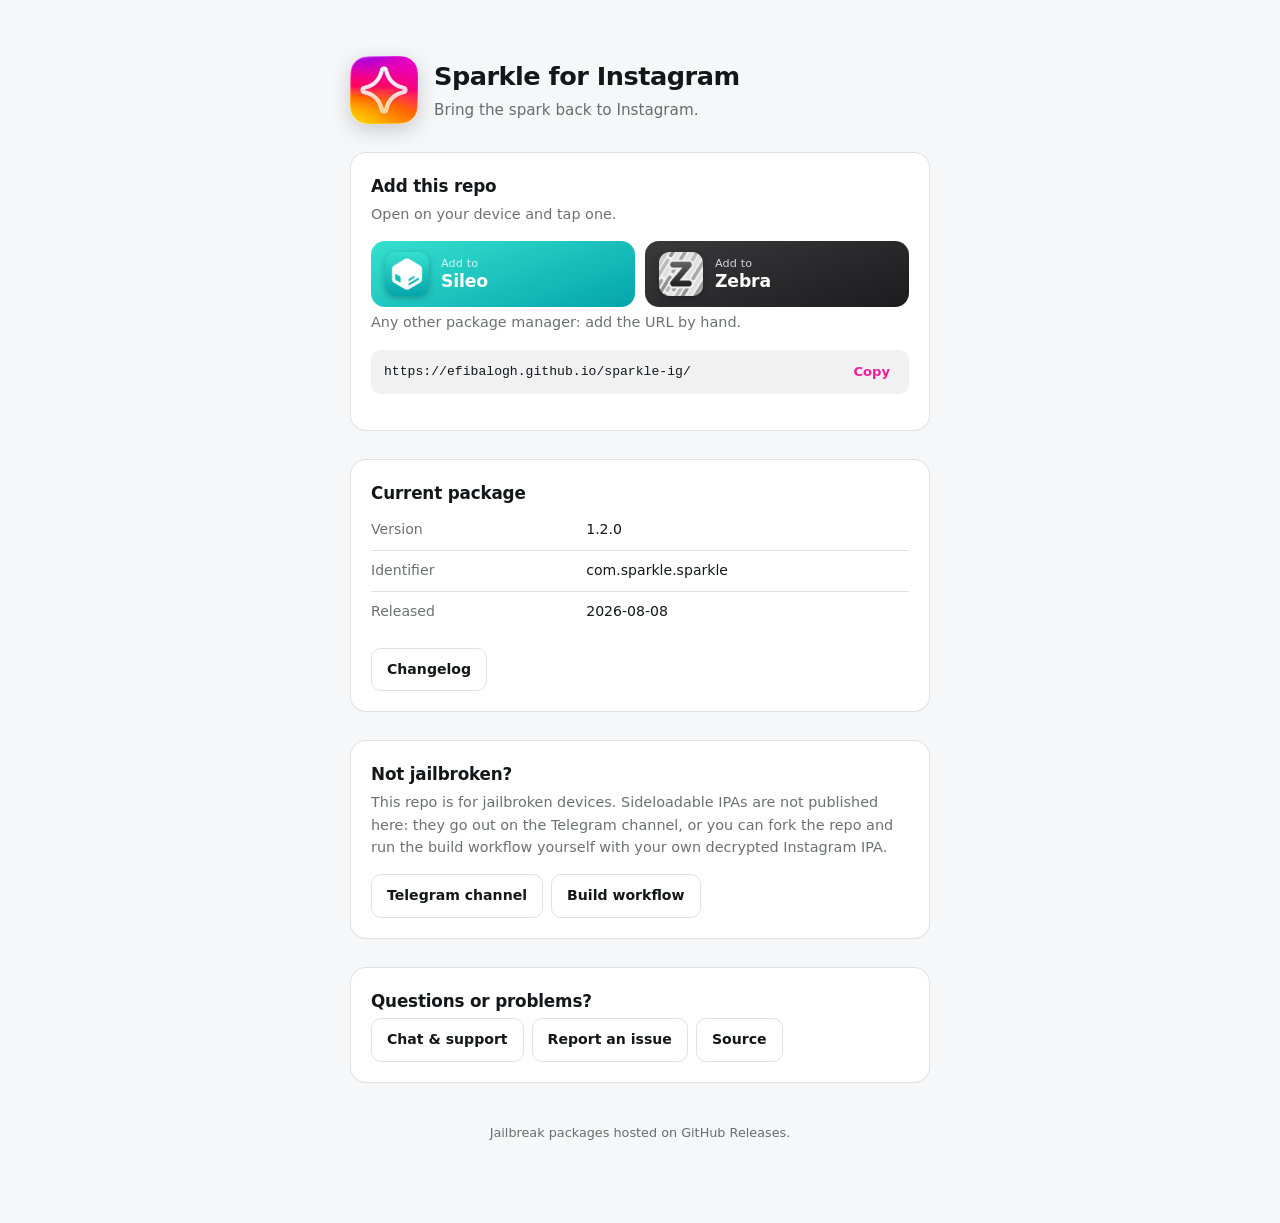
==== index.html @ 8ac47b9c "repo: publish Sparkle for Instagram 1.2.0" ====
<!doctype html>
<html lang="en">
<head>
<meta charset="utf-8">
<meta name="viewport" content="width=device-width, initial-scale=1">
<title>Sparkle for Instagram</title>
<meta name="description" content="Bring the spark back to Instagram.">
<link rel="icon" href="CydiaIcon@3x.png">
<meta property="og:title" content="Sparkle for Instagram">
<meta property="og:description" content="Bring the spark back to Instagram.">
<meta property="og:image" content="https://efibalogh.github.io/sparkle-ig/icon.png">
<link rel="stylesheet" href="style.css">
</head>
<body>
<div class="wrap">

  <header>
    <img src="icon.png" alt="">
    <div>
      <h1>Sparkle for Instagram</h1>
      <p class="tagline">Bring the spark back to Instagram.</p>
    </div>
  </header>

  <div class="card">
    <h2>Add this repo</h2>
    <p>Open on your device and tap one.</p>
    <!-- Sileo strips the literal prefix "sileo://source/" and prefills the rest
         (AppDelegate -> presentAddSourceEntryField). Zebra takes the URL from
         the *path* after "/add/" (ZBSourceListTableViewController handleURL:);
         the ?url= form some sites use opens Zebra's prompt empty. -->
    <div class="stores">
      <a class="store store-sileo" href="sileo://source/https://efibalogh.github.io/sparkle-ig/">
        <img src="client-sileo.png" alt="" width="44" height="44">
        <span><small>Add to</small><strong>Sileo</strong></span>
      </a>
      <a class="store store-zebra" href="zbra://sources/add/https://efibalogh.github.io/sparkle-ig/">
        <img src="client-zebra.png" alt="" width="44" height="44">
        <span><small>Add to</small><strong>Zebra</strong></span>
      </a>
    </div>
    <p class="hint">Any other package manager: add the URL by hand.</p>
    <div class="url">
      <code id="repo-url">https://efibalogh.github.io/sparkle-ig/</code>
      <button type="button" onclick="copyURL(this)">Copy</button>
    </div>
  </div>

  <div class="card">
    <h2>Current package</h2>
    <table>
      <tr><td>Version</td><td>1.2.0</td></tr>
      <tr><td>Identifier</td><td>com.sparkle.sparkle</td></tr>
      <tr><td>Released</td><td>2026-08-08</td></tr>
    </table>
    <div class="row" style="margin-top:16px">
      <a class="btn ghost" href="changelog.html">Changelog</a>
    </div>
  </div>

  <div class="card">
    <h2>Not jailbroken?</h2>
    <p>This repo is for jailbroken devices. Sideloadable IPAs are not published
       here: they go out on the Telegram channel, or you can fork the repo and
       run the build workflow yourself with your own decrypted Instagram IPA.</p>
    <div class="row">
      <a class="btn ghost" href="https://t.me/sparkle_ig">Telegram channel</a>
      <a class="btn ghost" href="https://github.com/efibalogh/sparkle-ig/actions/workflows/buildapp.yml">Build workflow</a>
    </div>
  </div>

  <div class="card">
    <h2>Questions or problems?</h2>
    <div class="row">
      <a class="btn ghost" href="https://t.me/+f-Xo21HnfCY3NmE0">Chat &amp; support</a>
      <a class="btn ghost" href="https://github.com/efibalogh/sparkle-ig/issues/new/choose">Report an issue</a>
      <a class="btn ghost" href="https://github.com/efibalogh/sparkle-ig">Source</a>
    </div>
  </div>

  <footer>Jailbreak packages hosted on GitHub Releases.</footer>
</div>

<script>
function copyURL(btn) {
  navigator.clipboard.writeText(document.getElementById('repo-url').textContent.trim())
    .then(function () {
      var old = btn.textContent;
      btn.textContent = 'Copied';
      setTimeout(function () { btn.textContent = old; }, 1400);
    });
}
</script>
</body>
</html>
---- style.css ----
:root {
  color-scheme: light dark;
  --tint: #ED1E9C;
  --bg: #f6f7f9; --fg: #14161a; --muted: rgba(20,22,26,.62);
  --card: #ffffff; --line: rgba(20,22,26,.12);
  --code: rgba(20,22,26,.06);
}
@media (prefers-color-scheme: dark) {
  :root {
    --bg: #0e1014; --fg: #e9ebee; --muted: rgba(233,235,238,.60);
    --card: #171a20; --line: rgba(233,235,238,.12);
    --code: rgba(233,235,238,.08);
  }
}
* { box-sizing: border-box; }
body { margin: 0; background: var(--bg); color: var(--fg); line-height: 1.55;
       font-family: -apple-system, BlinkMacSystemFont, system-ui, "Segoe UI", sans-serif;
       -webkit-font-smoothing: antialiased; }
.wrap { max-width: 620px; margin: 0 auto; padding: 56px 20px 80px; }

header { display: flex; align-items: center; gap: 16px; margin-bottom: 8px; }
header img { width: 68px; height: 68px; border-radius: 16px; flex: none;
             box-shadow: 0 6px 20px rgba(0,0,0,.18); }
h1 { font-size: 1.6rem; margin: 0; letter-spacing: -.02em; }
.tagline { color: var(--muted); margin: 2px 0 0; font-size: .95rem; }

.card { background: var(--card); border: 1px solid var(--line); border-radius: 16px;
        padding: 20px; margin: 28px 0 0; }
.card h2 { margin: 0 0 4px; font-size: 1.05rem; letter-spacing: -.01em; }
.card p { margin: 0 0 16px; color: var(--muted); font-size: .9rem; }

.row { display: flex; gap: 8px; flex-wrap: wrap; }
.btn { display: inline-block; text-decoration: none; cursor: pointer; border: 0;
       font: inherit; font-weight: 600; font-size: .88rem; padding: 10px 15px;
       border-radius: 10px; background: var(--tint); color: #fff;
       transition: opacity .15s ease; }
.btn:hover { opacity: .85; }
.btn.ghost { background: transparent; border: 1px solid var(--line); color: var(--fg); }

/* --- add-to-manager buttons -------------------------------------------
   Each carries its own app's icon and brand colour, sampled from the icons
   themselves: Sileo's teal gradient, Zebra's monochrome. Zebra is inverted to
   dark rather than matching its light grey icon, which would vanish against
   the card in light mode. */
.stores { display: grid; grid-template-columns: 1fr 1fr; gap: 10px; margin: 0 0 4px; }
@media (max-width: 460px) { .stores { grid-template-columns: 1fr; } }

.store { display: flex; align-items: center; gap: 12px; text-decoration: none;
         padding: 11px 14px; border-radius: 14px; color: #fff;
         transition: transform .15s ease, filter .15s ease; }
.store:hover { transform: translateY(-1px); filter: brightness(1.06); }
.store:active { transform: translateY(0); filter: brightness(.96); }
.store img { width: 44px; height: 44px; border-radius: 11px; flex: none;
             box-shadow: 0 2px 6px rgba(0,0,0,.25); }
.store span { display: flex; flex-direction: column; line-height: 1.2; min-width: 0; }
.store small { font-size: .7rem; opacity: .8; letter-spacing: .01em; }
.store strong { font-size: 1.08rem; font-weight: 650; letter-spacing: -.01em; }

.store-sileo { background: linear-gradient(160deg, #36E1CF, #04A5AB); }
.store-zebra { background: linear-gradient(160deg, #3A3A3C, #1C1C1E); }

.hint { font-size: .82rem; color: var(--muted); margin: 16px 0 8px; }

.url { display: flex; align-items: center; gap: 10px; margin: 0 0 16px;
       background: var(--code); border-radius: 10px; padding: 11px 13px; }
.url code { font-family: ui-monospace, SFMono-Regular, Menlo, monospace;
            font-size: .82rem; word-break: break-all; flex: 1; }
.url button { flex: none; border: 0; background: transparent; color: var(--tint);
              font: inherit; font-weight: 600; font-size: .82rem; cursor: pointer; }

table { width: 100%; border-collapse: collapse; font-size: .88rem; }
td { padding: 9px 0; border-top: 1px solid var(--line); }
td:first-child { color: var(--muted); width: 40%; }
tr:first-child td { border-top: 0; }

footer { color: var(--muted); font-size: .8rem; margin-top: 40px; text-align: center; }
footer a { color: inherit; }

/* --- changelog / depiction --- */
.rel { margin: 28px 0 0; }
.rel-head { display: flex; align-items: baseline; gap: 10px; margin: 0 0 10px;
            padding-bottom: 10px; border-bottom: 1px solid var(--line); }
.rel-head h2 { margin: 0; font-size: 1.15rem; letter-spacing: -.01em; }
.rel-head .date { color: var(--muted); font-size: .82rem; }
.rel-head .pill { margin-left: auto; font-size: .72rem; font-weight: 600;
                  color: #fff; background: var(--tint); border-radius: 999px;
                  padding: 3px 9px; }

/* GitHub-rendered release bodies land here */
.notes h1, .notes h2 { font-size: 1rem; margin: 20px 0 8px; letter-spacing: -.01em; }
.notes h1:first-child, .notes h2:first-child { margin-top: 0; }
.notes h3, .notes h4 { font-size: .92rem; margin: 16px 0 6px; }
.notes p { margin: 0 0 10px; font-size: .9rem; }
.notes ul, .notes ol { margin: 0 0 12px; padding-left: 20px; }
.notes li { margin: 0 0 5px; font-size: .9rem; }
.notes strong { font-weight: 650; }
.notes code { font-family: ui-monospace, SFMono-Regular, Menlo, monospace;
              font-size: .82rem; background: var(--code); padding: 2px 5px;
              border-radius: 5px; }
.notes a { color: var(--tint); }
.notes img { max-width: 100%; height: auto; border-radius: 8px; }
.notes hr { border: 0; border-top: 1px solid var(--line); margin: 18px 0; }
.notes blockquote { margin: 0 0 12px; padding-left: 12px; color: var(--muted);
                    border-left: 3px solid var(--line); }
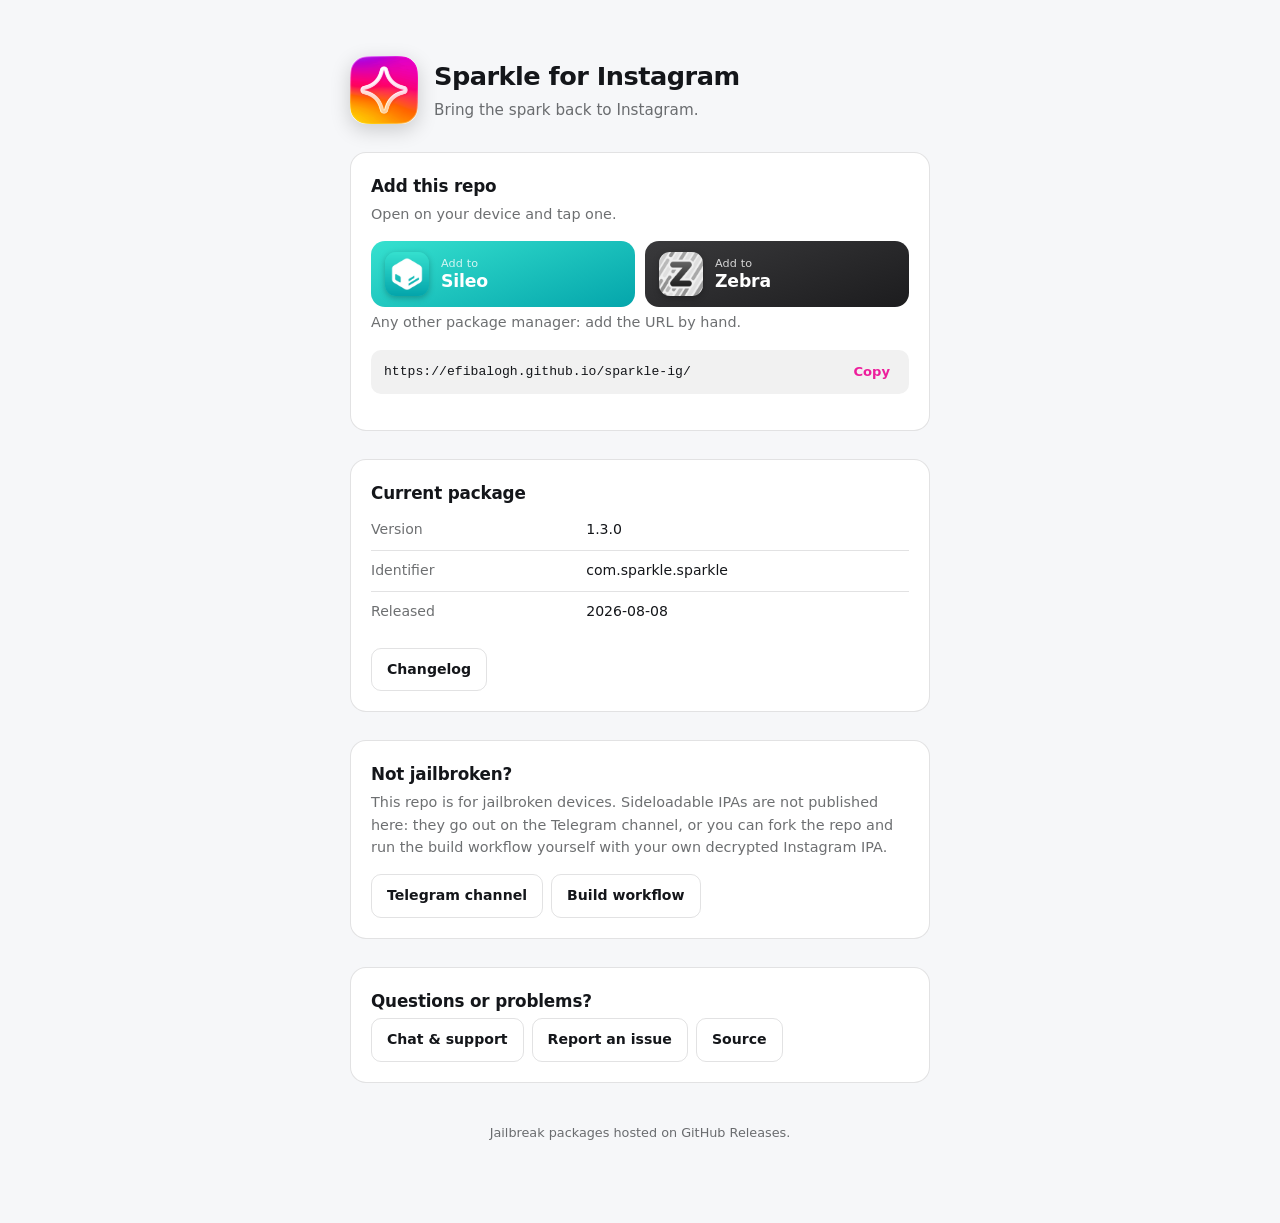
==== commit 535087ee: "repo: publish Sparkle for Instagram 1.3.0" ====
--- a/index.html
+++ b/index.html
@@ -49,7 +49,7 @@
   <div class="card">
     <h2>Current package</h2>
     <table>
-      <tr><td>Version</td><td>1.2.0</td></tr>
+      <tr><td>Version</td><td>1.3.0</td></tr>
       <tr><td>Identifier</td><td>com.sparkle.sparkle</td></tr>
       <tr><td>Released</td><td>2026-08-08</td></tr>
     </table>
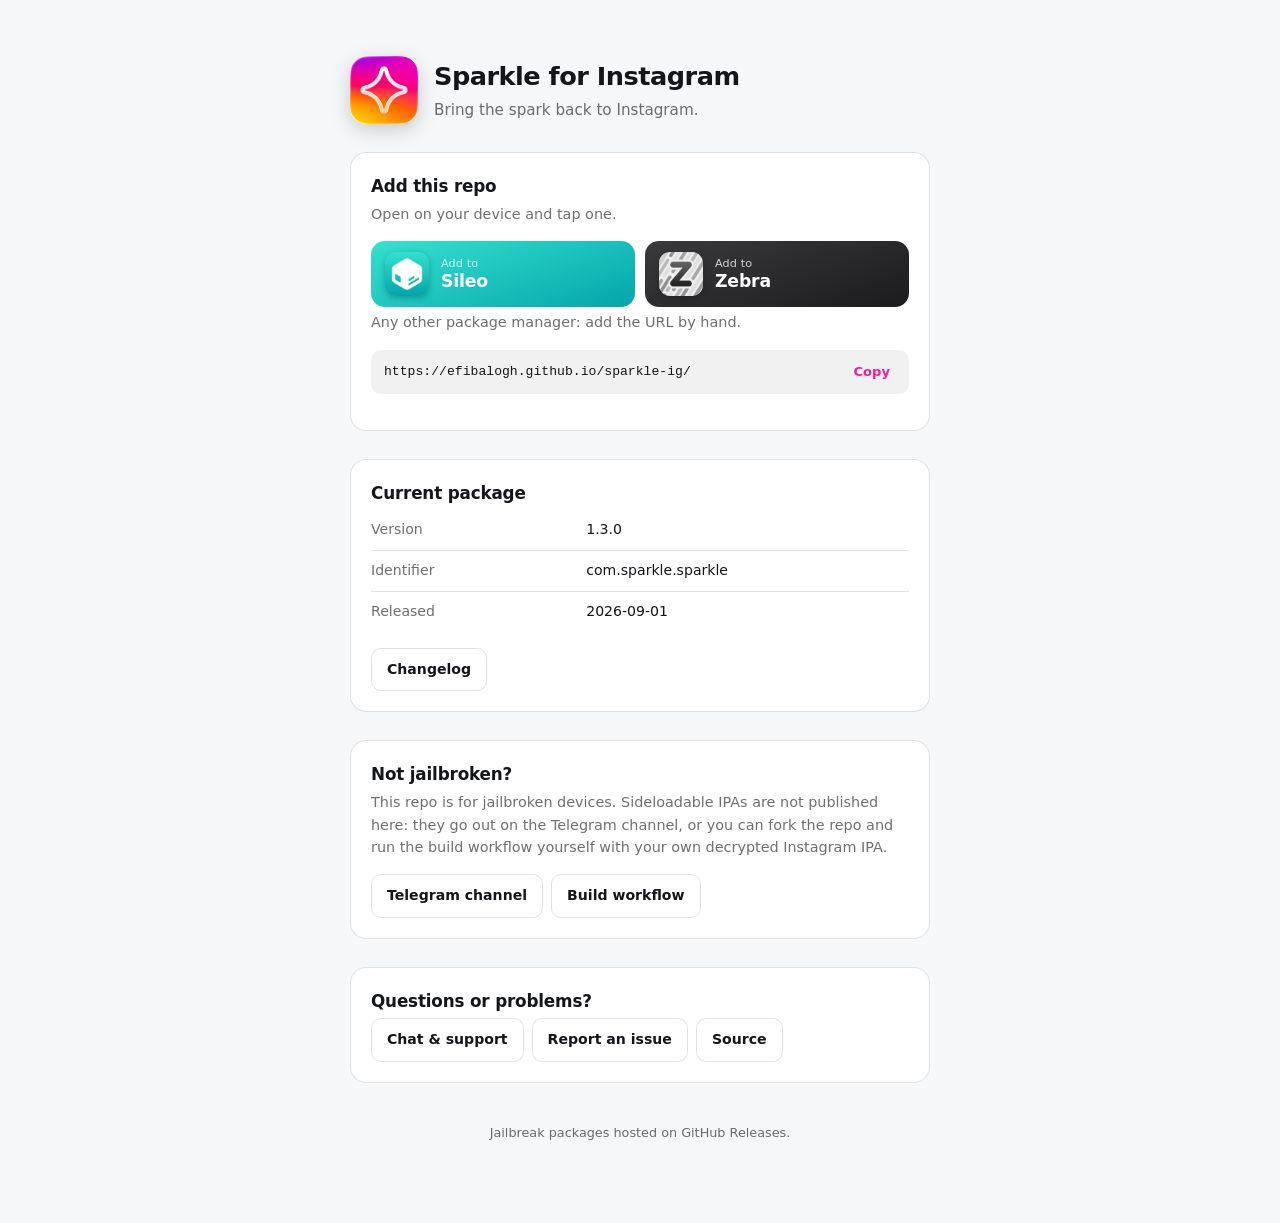
==== commit 9edaebc7: "repo: correct the release date on the landing page" ====
--- a/index.html
+++ b/index.html
@@ -51,7 +51,7 @@
     <table>
       <tr><td>Version</td><td>1.3.0</td></tr>
       <tr><td>Identifier</td><td>com.sparkle.sparkle</td></tr>
-      <tr><td>Released</td><td>2026-08-08</td></tr>
+      <tr><td>Released</td><td>2026-09-01</td></tr>
     </table>
     <div class="row" style="margin-top:16px">
       <a class="btn ghost" href="changelog.html">Changelog</a>
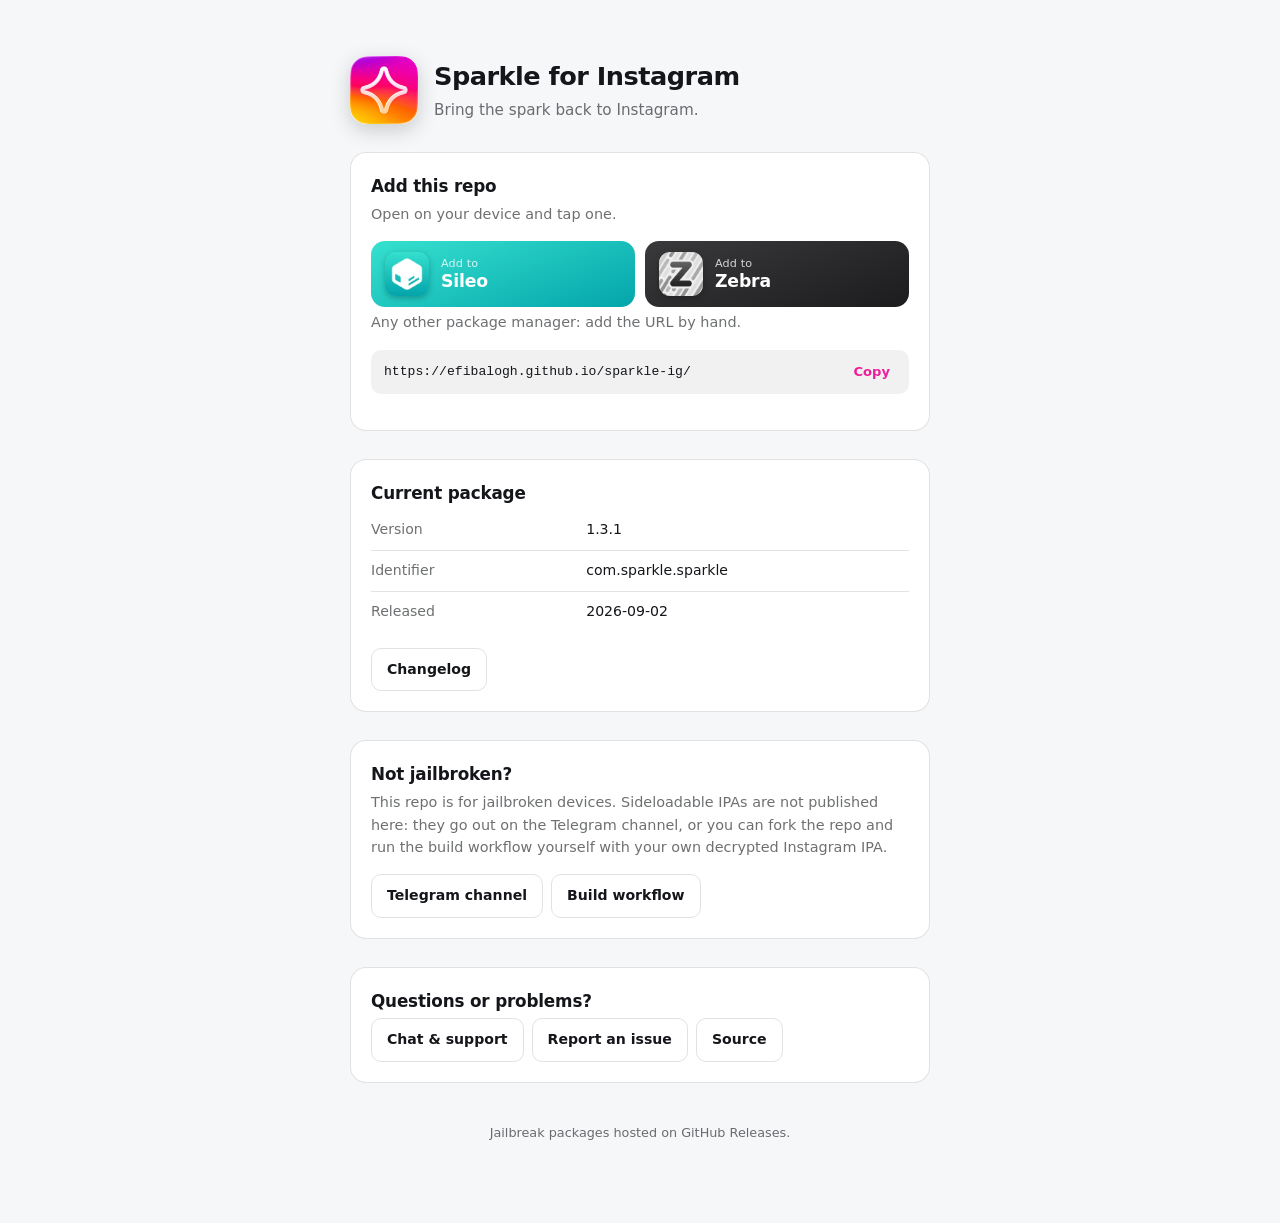
==== commit 64f533cf: "chore: publish v1.3.1 Both debs point at the v1.3.1 release assets, with sizes and hashes verified a" ====
--- a/index.html
+++ b/index.html
@@ -49,9 +49,9 @@
   <div class="card">
     <h2>Current package</h2>
     <table>
-      <tr><td>Version</td><td>1.3.0</td></tr>
+      <tr><td>Version</td><td>1.3.1</td></tr>
       <tr><td>Identifier</td><td>com.sparkle.sparkle</td></tr>
-      <tr><td>Released</td><td>2026-09-01</td></tr>
+      <tr><td>Released</td><td>2026-09-02</td></tr>
     </table>
     <div class="row" style="margin-top:16px">
       <a class="btn ghost" href="changelog.html">Changelog</a>
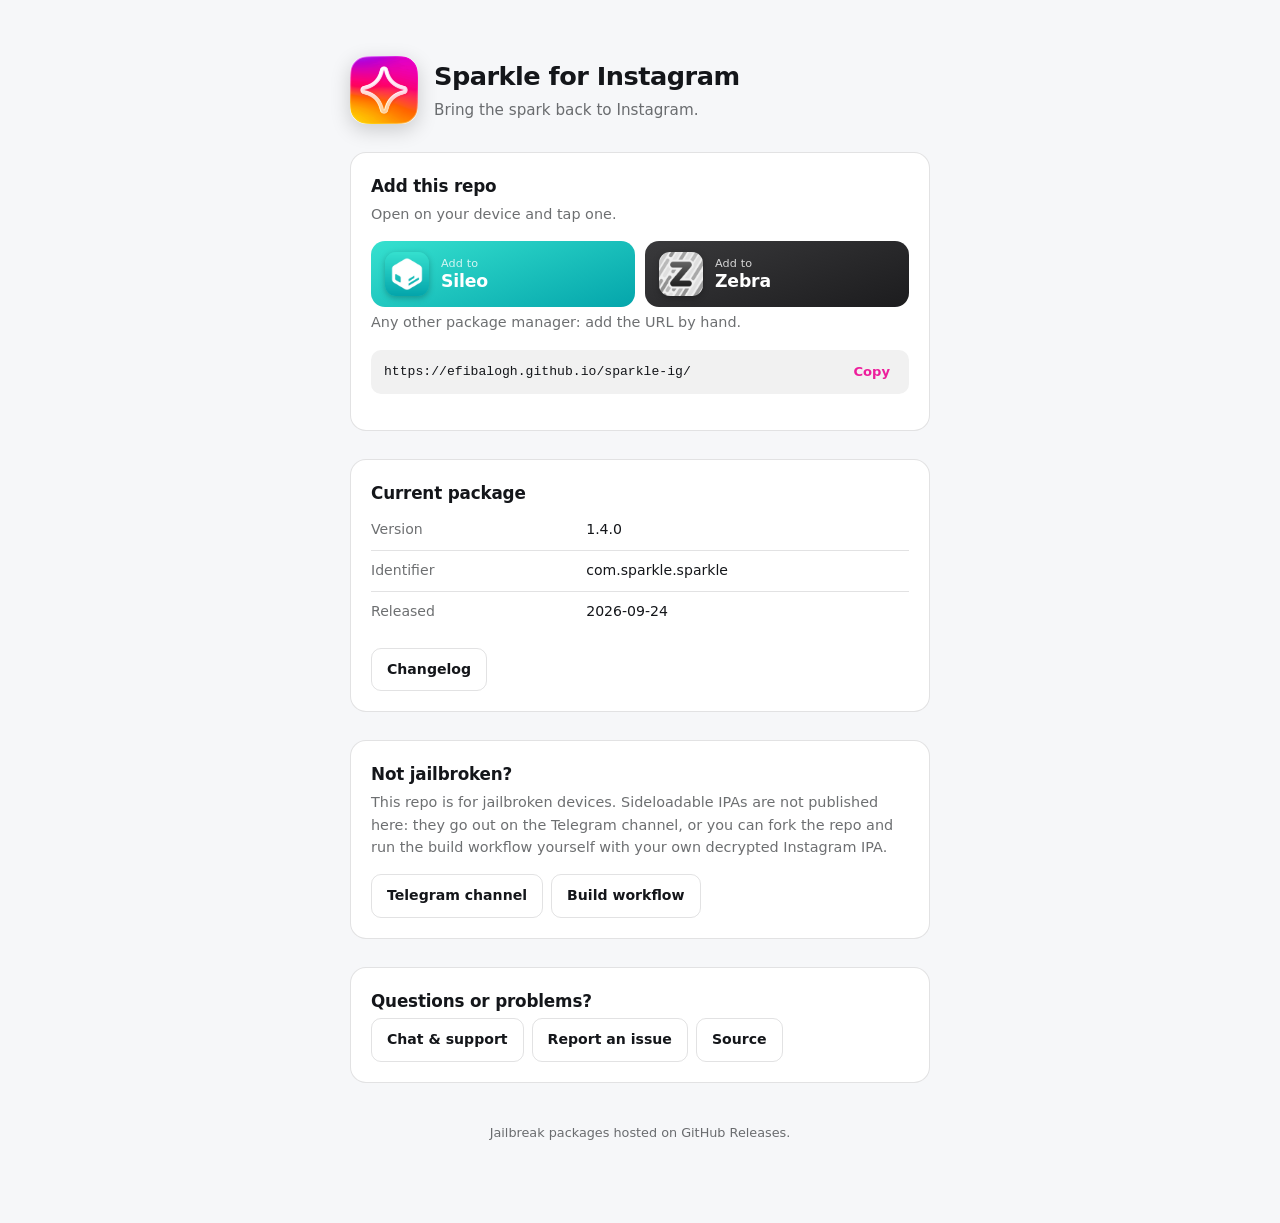
==== commit 904619f9: "chore: publish v1.4.0" ====
--- a/index.html
+++ b/index.html
@@ -49,9 +49,9 @@
   <div class="card">
     <h2>Current package</h2>
     <table>
-      <tr><td>Version</td><td>1.3.1</td></tr>
+      <tr><td>Version</td><td>1.4.0</td></tr>
       <tr><td>Identifier</td><td>com.sparkle.sparkle</td></tr>
-      <tr><td>Released</td><td>2026-09-02</td></tr>
+      <tr><td>Released</td><td>2026-09-24</td></tr>
     </table>
     <div class="row" style="margin-top:16px">
       <a class="btn ghost" href="changelog.html">Changelog</a>
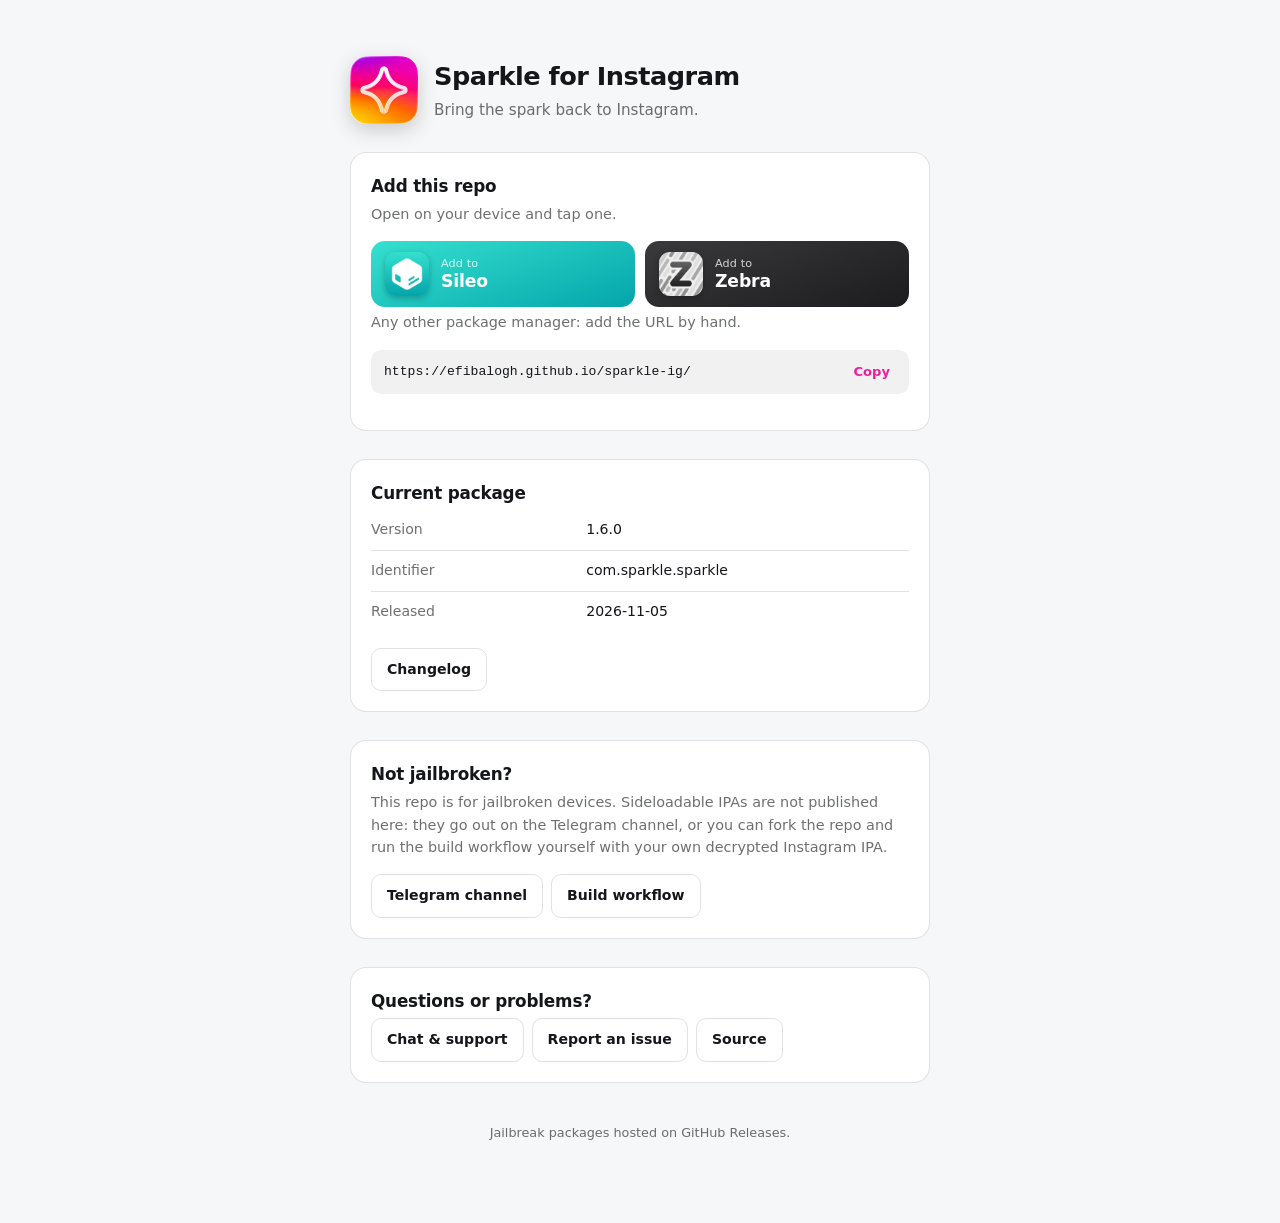
==== commit 537427ac: "chore: publish v1.6.0" ====
--- a/index.html
+++ b/index.html
@@ -49,9 +49,9 @@
   <div class="card">
     <h2>Current package</h2>
     <table>
-      <tr><td>Version</td><td>1.4.0</td></tr>
+      <tr><td>Version</td><td>1.6.0</td></tr>
       <tr><td>Identifier</td><td>com.sparkle.sparkle</td></tr>
-      <tr><td>Released</td><td>2026-09-24</td></tr>
+      <tr><td>Released</td><td>2026-11-05</td></tr>
     </table>
     <div class="row" style="margin-top:16px">
       <a class="btn ghost" href="changelog.html">Changelog</a>
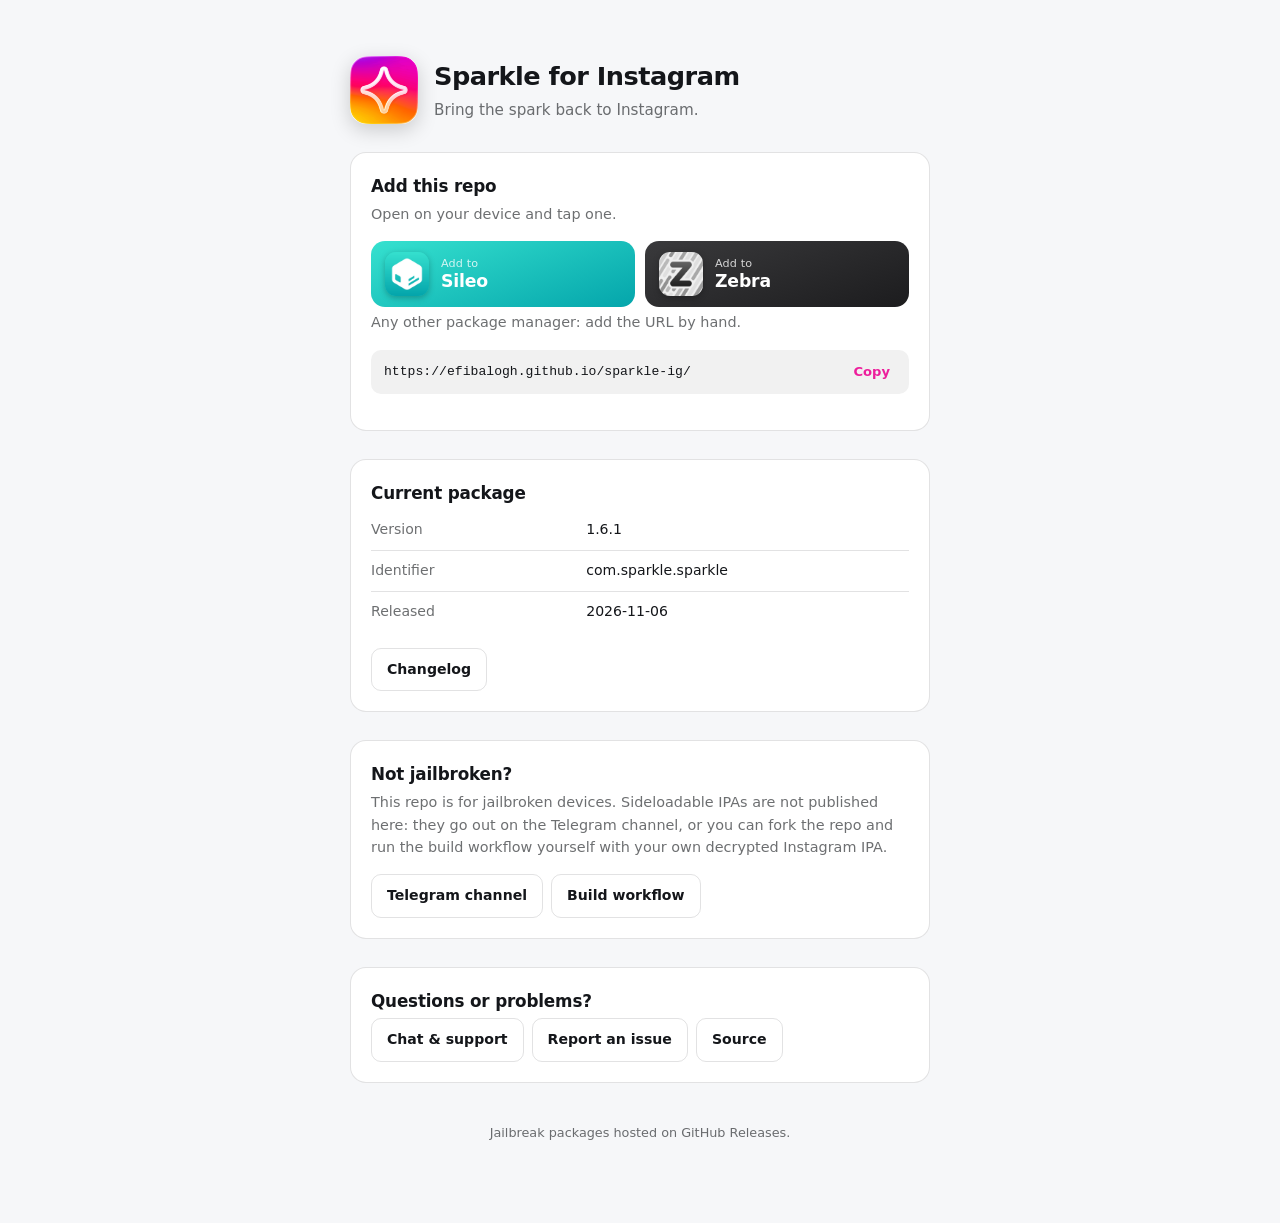
==== commit 69e178ac: "chore: publish v1.6.1" ====
--- a/index.html
+++ b/index.html
@@ -49,9 +49,9 @@
   <div class="card">
     <h2>Current package</h2>
     <table>
-      <tr><td>Version</td><td>1.6.0</td></tr>
+      <tr><td>Version</td><td>1.6.1</td></tr>
       <tr><td>Identifier</td><td>com.sparkle.sparkle</td></tr>
-      <tr><td>Released</td><td>2026-11-05</td></tr>
+      <tr><td>Released</td><td>2026-11-06</td></tr>
     </table>
     <div class="row" style="margin-top:16px">
       <a class="btn ghost" href="changelog.html">Changelog</a>
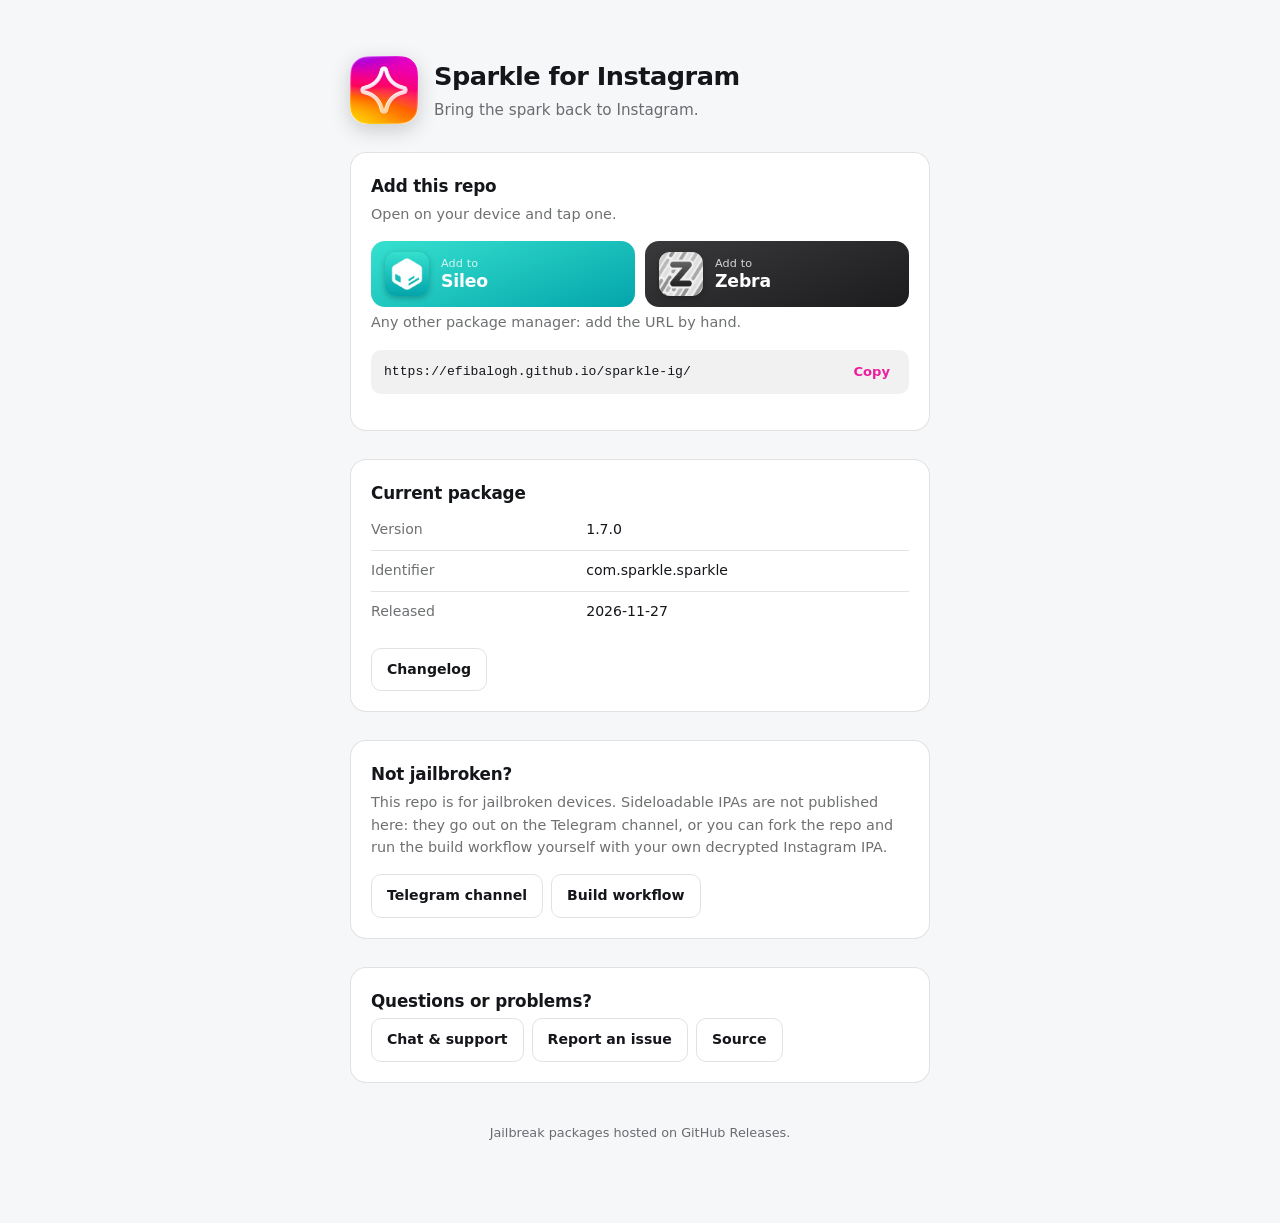
==== commit fb19c7de: "chore: publish v1.7.0" ====
--- a/index.html
+++ b/index.html
@@ -49,9 +49,9 @@
   <div class="card">
     <h2>Current package</h2>
     <table>
-      <tr><td>Version</td><td>1.6.1</td></tr>
+      <tr><td>Version</td><td>1.7.0</td></tr>
       <tr><td>Identifier</td><td>com.sparkle.sparkle</td></tr>
-      <tr><td>Released</td><td>2026-11-06</td></tr>
+      <tr><td>Released</td><td>2026-11-27</td></tr>
     </table>
     <div class="row" style="margin-top:16px">
       <a class="btn ghost" href="changelog.html">Changelog</a>
